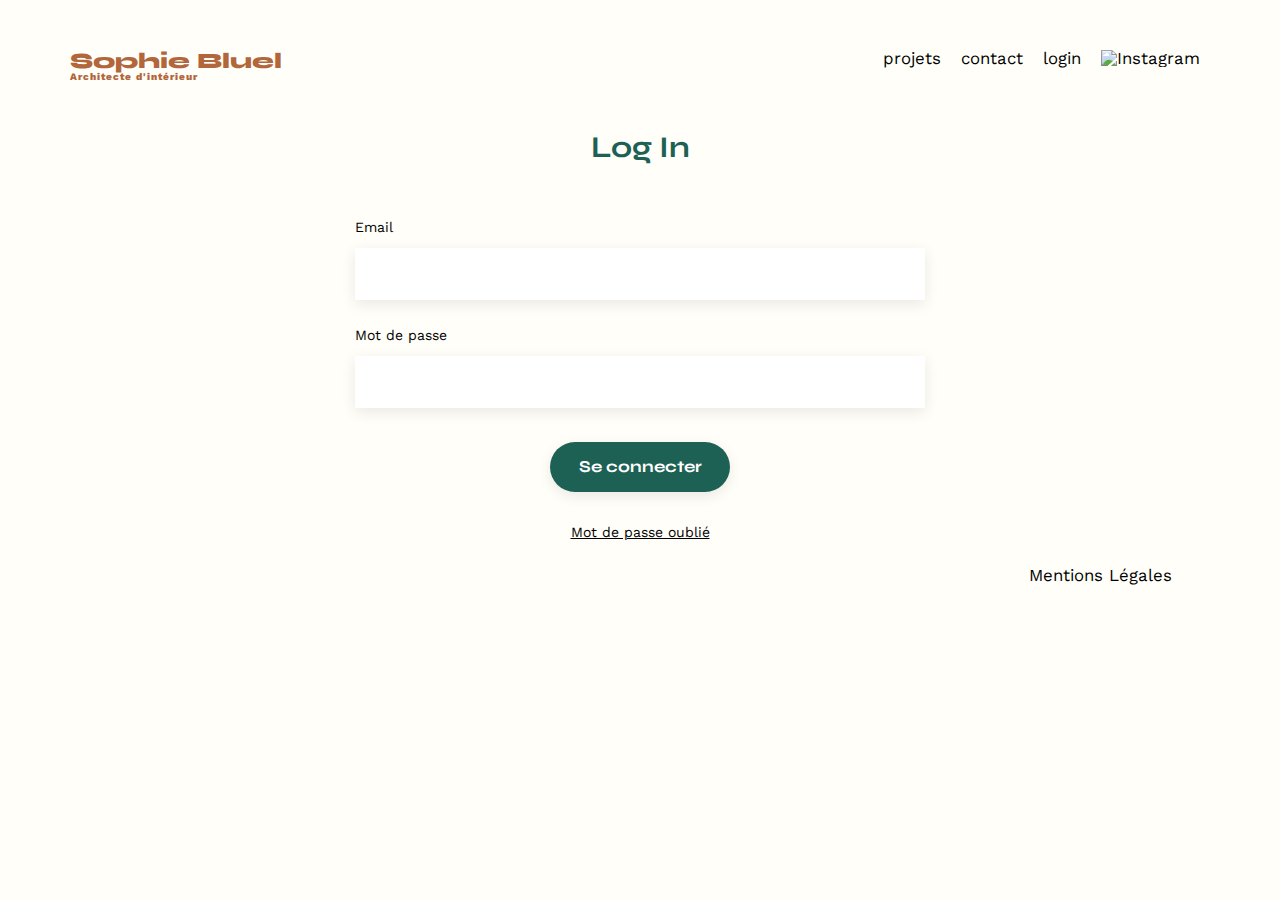
==== FrontEnd/login.html @ 027052e5 "first commit" ====
<!DOCTYPE html>
<html lang="fr">
<head>
	<meta charset="UTF-8">
	<title>Sophie Bluel - Architecte d'intérieur</title>
	<meta name="viewport" content="width=device-width, initial-scale=1.0">
	<link rel="preconnect" href="https://fonts.googleapis.com">
	<link rel="preconnect" href="https://fonts.gstatic.com" crossorigin>
	<link href="https://fonts.googleapis.com/css2?family=Syne:wght@700;800&family=Work+Sans&display=swap" rel="stylesheet">
	<meta name="description" content="">
	<link rel="stylesheet" href="./assets/style.css">
</head>
<body>
<header>
	<h1>Sophie Bluel <span>Architecte d'intérieur</span></h1>
	<nav>
		<ul>
			<li>projets</li>
			<li>contact</li>
			<li>login</li>
			<li><img src="./assets/icons/instagram.png" alt="Instagram"></li>
		</ul>
	</nav>
</header>
<main>
	
	<section id="Login">
		<h2>Log In</h2>
		
		<form action="#" method="post">
			
			<label for="email">Email</label>
			<input type="email" name="email" id="email">
			<label for="mdp">Mot de passe</label>
			<input type="mdp" name="mdp" id="mdp">
			<input type="submit" value="Se connecter">

            
		</form>
        <h3>Mot de passe oublié</h3>
	</section>
</main>

<footer>
	<nav>
		<ul>
			<li>Mentions Légales</li>
		</ul>
	</nav>
</footer>

<script src="./script.js"> </script>
</body>
</html>
---- FrontEnd/assets/style.css ----
/* http://meyerweb.com/eric/tools/css/reset/
   v2.0 | 20110126
   License: none (public domain)
*/

html, body, div, span, applet, object, iframe,
h1, h2, h3, h4, h5, h6, p, blockquote, pre,
a, abbr, acronym, address, big, cite, code,
del, dfn, em, img, ins, kbd, q, s, samp,
small, strike, strong, sub, sup, tt, var,
b, u, i, center,
dl, dt, dd, ol, ul, li,
fieldset, form, label, legend,
table, caption, tbody, tfoot, thead, tr, th, td,
article, aside, canvas, details, embed,
figure, figcaption, footer, header, hgroup,
menu, nav, output, ruby, section, summary,
time, mark, audio, video,button {
	margin: 0;
	padding: 0;
	border: 0;
	font-size: 100%;
	font: inherit;
	vertical-align: baseline;
}
/* HTML5 display-role reset for older browsers */
article, aside, details, figcaption, figure,
footer, header, hgroup, menu, nav, section {
	display: block;
}
body {
	line-height: 1;
	background-color: #fffef8;
}
ol, ul {
	list-style: none;
}
blockquote, q {
	quotes: none;
}
blockquote:before, blockquote:after,
q:before, q:after {
	content: '';
	content: none;
}
table {
	border-collapse: collapse;
	border-spacing: 0;
}
/** end reset css**/
body {
	max-width: 1140px;
	margin:auto;
	font-family: 'Work Sans' ;
	font-size: 14px;
}
header {
	display: flex;
	justify-content: space-between;
	margin: 50px 0
}
section {
	margin: 50px 0
}

h1{
	display: flex;
	flex-direction: column;
	font-family: 'Syne';
	font-size: 22px;
	font-weight: 800;
	color: #B1663C
}

h1 > span {
	font-family: 'Work Sans';
	font-size:10px;
	letter-spacing: 0.1em;
;
}

h2{
	font-family: 'Syne';
	font-weight: 700;
	font-size: 30px;
	color: #1D6154
}
nav ul {
	display: flex;
	align-items: center;
	list-style-type: none;

}
nav li {
	padding: 0 10px;
	font-size: 1.2em;
}

li:hover {
	color: #B1663C;
}
#introduction {
	display: flex;
	align-items: center;
}
#introduction figure {
	flex: 1
}
#introduction img {
	display: block;
	margin: auto;
	width: 80%;
}

#introduction article {
	flex: 1
}
#introduction h2 {
	margin-bottom: 1em;
}

#introduction p {
	margin-bottom: 0.5em;
}
#portfolio h2 {
	text-align: center;
	margin-bottom: 1em;
}
.gallery {
	width: 100%;
	display: grid;
	grid-template-columns: 1fr 1fr 1fr;
	grid-column-gap: 20px;
	grid-row-gap: 20px;
}

.gallery img {
	width: 100%;

}
#contact {
	width: 50%;
margin: auto;
}
#contact > * {
	text-align: center;

}
#contact h2{
	margin-bottom: 20px;
}
#contact form {
	text-align: left;
	margin-top:30px;
	display: flex;
	flex-direction: column;
}

#contact input {
	height: 50px;
	font-size: 1.2em;
	border: none;
	box-shadow: 0px 4px 14px rgba(0, 0, 0, 0.09);
}
#contact label {
	margin: 2em 0 1em 0;
}
#contact textarea {
	border: none;
	box-shadow: 0px 4px 14px rgba(0, 0, 0, 0.09);
}

input[type="submit"]{
	font-family: 'Syne';
	font-weight: 700;
	color: white;
	background-color: #1D6154;
	margin : 2em auto ;
	width: 180px;
	text-align: center;
	border-radius: 60px ;
}

footer nav ul {
	display: flex;
	justify-content: flex-end;
	margin: 2em
}

/* Log in */

#Login {
	width: 50%;
margin: auto;
}
#Login > * {
	text-align: center;

}
#Login h2{
	margin-bottom: 20px;
}
#Login form {
	text-align: left;
	margin-top:30px;
	display: flex;
	flex-direction: column;
}

#Login input {
	height: 50px;
	font-size: 1.2em;
	border: none;
	box-shadow: 0px 4px 14px rgba(0, 0, 0, 0.09);
}
#Login label {
	margin: 2em 0 1em 0;
}
#Login textarea {
	border: none;
	box-shadow: 0px 4px 14px rgba(0, 0, 0, 0.09);
}
#Login h3{
	text-decoration: underline;
}

/* filter */

.filtercontainer {
	display: flex;	
	justify-content: center;
}

.filtercontainer2 {
	width: auto;
	display: flex;		
	gap:10px;
	margin-bottom: 30px;
}

.filter{
	font-family: 'Syne';
	font-weight: 700;
	font-size: 16;
	color: white;
	background-color: #1D6154;
	padding: 19px;	
	width: auto;
	text-align: center;
	border-radius: 60px ;
	min-width: 100px;
}

.filteroff{
	font-family: 'Syne';
	font-weight: 700;
	font-size: 16;
	color: #1D6154;
	min-width: 100px;
	padding: 19px;
	background-color:#fffef8;
	width: auto;
	text-align: center;
	border-radius: 60px ;
	border-color: #1D6154;
	border: solid 1px;
}
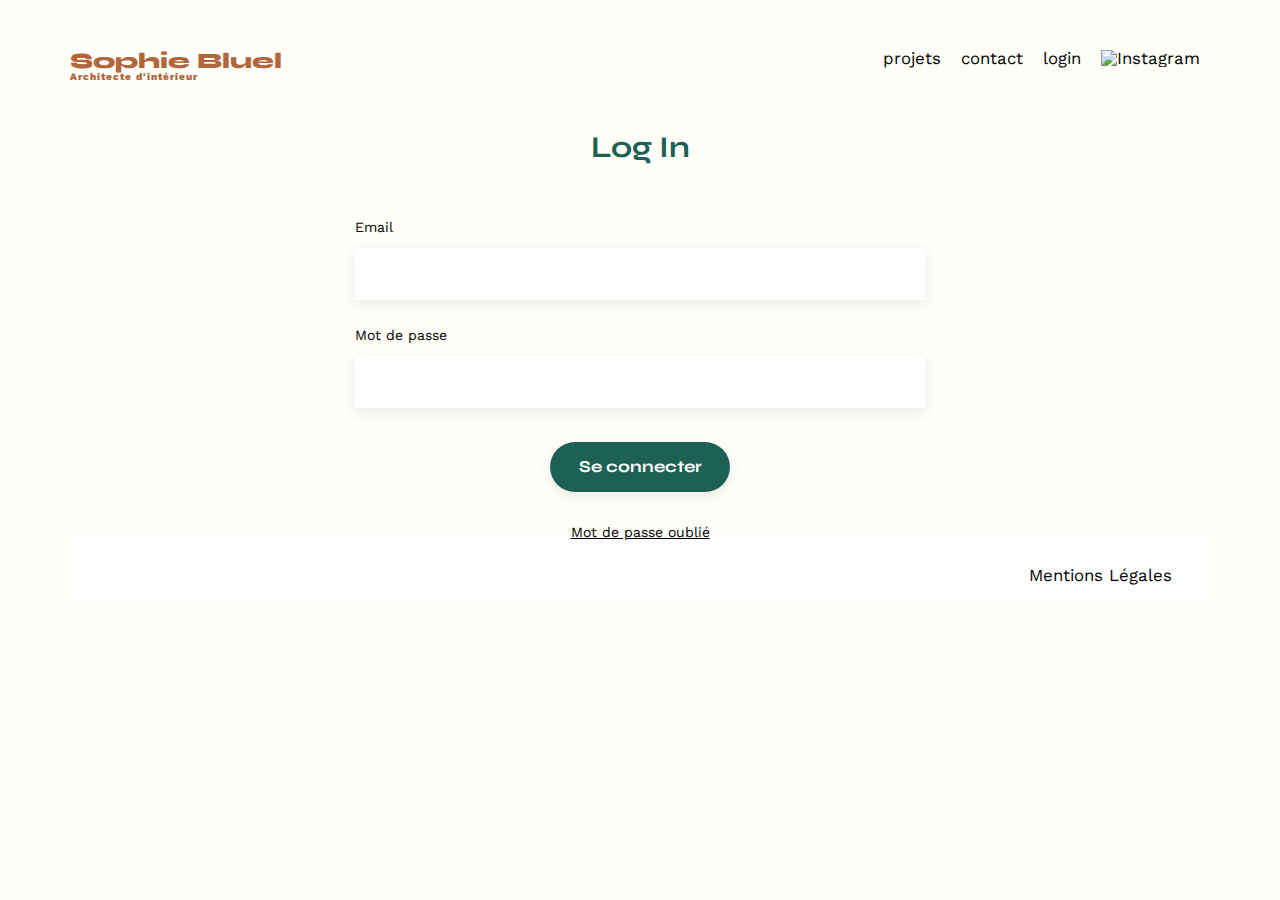
==== commit 4e700711: "page acceuil ok" ====
--- a/FrontEnd/login.html
+++ b/FrontEnd/login.html
@@ -17,7 +17,7 @@
 		<ul>
 			<li>projets</li>
 			<li>contact</li>
-			<li>login</li>
+			<li><a href="login.html"></a>login</li>
 			<li><img src="./assets/icons/instagram.png" alt="Instagram"></li>
 		</ul>
 	</nav>
@@ -27,12 +27,12 @@
 	<section id="Login">
 		<h2>Log In</h2>
 		
-		<form action="#" method="post">
+		<form action="#" method="post" id="form">
 			
 			<label for="email">Email</label>
 			<input type="email" name="email" id="email">
 			<label for="mdp">Mot de passe</label>
-			<input type="mdp" name="mdp" id="mdp">
+			<input type="password" name="password" id="mdp">
 			<input type="submit" value="Se connecter">
 
             
@@ -41,7 +41,7 @@
 	</section>
 </main>
 
-<footer>
+<footer class="footer">
 	<nav>
 		<ul>
 			<li>Mentions Légales</li>
@@ -49,6 +49,6 @@
 	</nav>
 </footer>
 
-<script src="./script.js"> </script>
+<script src="./script2.js"> </script>
 </body>
 </html>
--- a/FrontEnd/assets/style.css
+++ b/FrontEnd/assets/style.css
@@ -187,6 +187,15 @@
 	margin: 2em
 }
 
+.footer{
+	background-color: white;
+	height: 60px;
+	display: flex;
+
+	flex-direction: column;
+	align-items: flex-end;
+
+}
 /* Log in */
 
 #Login {
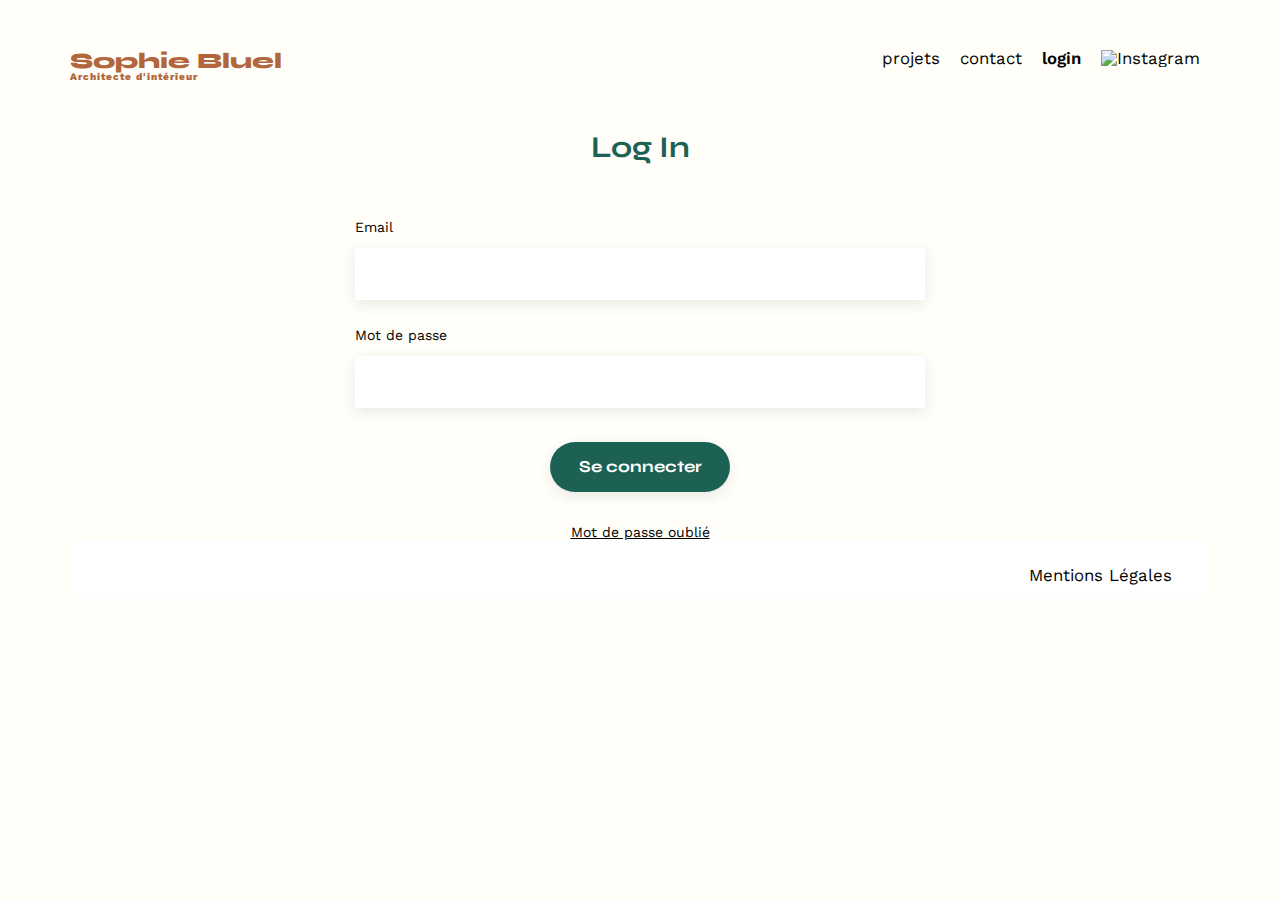
==== commit 67214eed: "fin projet version1" ====
--- a/FrontEnd/login.html
+++ b/FrontEnd/login.html
@@ -17,7 +17,7 @@
 		<ul>
 			<li>projets</li>
 			<li>contact</li>
-			<li><a href="login.html"></a>login</li>
+			<li class="login2"><a href="login.html"></a>login</li>
 			<li><img src="./assets/icons/instagram.png" alt="Instagram"></li>
 		</ul>
 	</nav>
--- a/FrontEnd/assets/style.css
+++ b/FrontEnd/assets/style.css
@@ -30,7 +30,7 @@
 }
 body {
 	line-height: 1;
-	background-color: #fffef8;
+	
 }
 ol, ul {
 	list-style: none;
@@ -53,11 +53,14 @@
 	margin:auto;
 	font-family: 'Work Sans' ;
 	font-size: 14px;
-}
+	background-color: #fffef8;
+}
+
 header {
 	display: flex;
 	justify-content: space-between;
-	margin: 50px 0
+	margin: 50px 0;
+	
 }
 section {
 	margin: 50px 0
@@ -198,6 +201,14 @@
 }
 /* Log in */
 
+.login{
+	text-decoration: none;
+	color: black;
+}
+.login2{
+font-weight: 600;
+
+}
 #Login {
 	width: 50%;
 margin: auto;
@@ -273,4 +284,308 @@
 	border-radius: 60px ;
 	border-color: #1D6154;
 	border: solid 1px;
+}
+
+.headerlog.connected{
+	display: flex;	
+}
+
+
+.headerlog{
+	display: none;
+	background-color: black;
+	height: 59px;
+	flex-direction: column;
+		
+	justify-content: center;
+	text-align: center;
+	color: white;
+}
+.headerlog--text{
+	display: flex;
+	flex-direction: row ;
+	justify-content: center;
+}
+
+.headerlog--svg{
+	fill: white;
+}
+.headerlog--text2{
+	margin-left: 10px;
+	font-weight: 400;
+}
+
+.projet{
+	display: flex;
+	justify-content: center;
+	
+}
+
+.projet--modif{
+	display: flex;
+	flex-direction: row;
+	margin-top: 10px;
+	margin-left: 20px;
+	
+}
+
+.projet--text{
+	font-family: 'Work Sans';
+	font-size: 16px;
+	margin-left: 10px;
+}
+
+.projet--svg{
+	fill: black;
+}
+
+.dialoga{
+	border: none;
+	border-width: 0px;
+border-radius: 10px;
+
+}
+
+
+.modal{
+	width: 630px;
+	height: 688px;
+	background-color: white;
+	border: none;
+	border-width: 0px;
+	display: flex;
+	flex-direction: column;
+	justify-content: flex-start;
+	
+	align-items: center;
+	
+}
+.modal--window__txt{
+	display: flex;
+	margin-top: 60px;
+	font-family: 'Work Sans';
+	font-size: 26px;
+	font-weight: 400;
+	margin-bottom: 46px;
+}
+
+.modal--window__xmark{
+	height: 24px;
+	width: 24px;
+	position: absolute;
+	top: 24px;
+	right: 24px;
+}
+
+.modal--window__arrowleft{
+	height: 18px;
+	width: 21px;
+	position: absolute;
+	top: 24px;
+	left: 24px;
+}
+
+.modal--window__container{
+	
+	width: auto;
+	
+}
+.modal--window__containerproject{
+	display: grid;
+	grid-template-columns: 1fr 1fr 1fr 1fr 1fr;
+	width: 90%;
+	column-gap: 10px;
+	row-gap: 40px;
+	
+}
+.modal--window__img{
+	
+	width: 77px;
+	height: 102px;
+	
+}
+
+.modal--window__img2{
+	
+	object-fit: contain;
+	width: 77px;
+}
+
+dialog::backdrop{
+
+background-color: black;
+	opacity: 0.3;
+}
+
+
+.modal--window__trashiconcontainer{
+	width: 17px;
+	height: 17px;
+	background-color: black;
+	display: flex;
+	justify-content: center;
+	border-radius: 2px;
+	flex-direction: column;
+	align-items: center;
+	position: absolute;
+	z-index: 1;
+	transform: translate(54px,6px);
+}
+.modal--window__trashicon{
+	
+	width: 10px;
+	height: 10px;
+	fill: white;
+	background-color: black;
+	margin-bottom: 1px;
+}
+
+.modal--line{
+	margin-top: 80px;
+	width: 420px;
+	align-items: center;
+	color: #B3B3B3;
+}
+
+.modal--button{
+	margin-top: 30px;
+	margin-bottom: 20px;
+	height: 36px;
+	font-family: 'Syne';
+	font-weight: 700;
+	font-size: 16;
+	color: white;
+	background-color: #1D6154;
+	padding: auto;	
+	width: 237px;
+	text-align: center;
+	border-radius: 60px ;
+	border-width: 0px;
+	border: none;
+	
+}
+
+.modal--buttongrey{
+	margin-top: 30px;
+	margin-bottom: 20px;
+	height: 36px;
+	font-family: 'Syne';
+	font-weight: 700;
+	font-size: 16;
+	color: white;
+	background-color: #A7A7A7;
+	padding: auto;	
+	width: 237px;
+	text-align: center;
+	border-radius: 60px ;
+	border-width: 0px;
+	border: none;
+	
+}
+
+.modal--window__container2{
+	display: flex;
+	flex-direction: column;
+	width: auto;
+	gap: 10px;
+	
+	
+}
+
+.modal--window__containerphoto{
+	display: flex;
+	flex-direction: column;
+	width: 420px;
+	height: 169px;
+	background-color: #e8f1f6;
+	justify-content: center;
+	align-items: center;
+	gap: 10px;
+}
+
+.modal--window__containerphotobutton{
+	display: flex;
+	flex-direction: column;
+	width: 173px;
+	height: 36px;
+	background-color: #cbd6dc;
+	border-radius: 50px;
+	justify-content: center;
+	align-items: center;
+}
+
+.modal--window__containerphotobutton--txt{
+	color: #306685;
+	font-family: 'Work Sans';
+	font-size: 14px;
+	font-weight: 500;
+	
+}
+
+
+.modal--window__container2-title{
+	width: 418px;
+	gap: 5px;
+	display: flex;
+	flex-direction: column;
+}
+
+.modal--window__container2-categorie{
+	width: 420px;
+	gap: 5px;
+	display: flex;
+	flex-direction: column;
+}
+
+
+.modal--window__container2--txt{
+	color: #3d3d3d;
+	font-family: 'Work Sans';
+	font-size: 14px;
+	font-weight: 500;
+}
+
+.modal--window__container2--txtinput{
+height: 51px;
+padding: 0px;
+padding-block: 0px;
+padding-inline: 0px;
+width: 100%;
+box-shadow:0px 4px 4px rgba(0, 0, 0, 0.09);
+border-width: 1px;
+}
+.modal--window__container__photo__icon{
+	width: 76px;
+	height: 76px;
+	fill: #b9c5cc;
+}
+.modal--window__container__photo__txt{
+	color: #444444;
+	font-family: 'Work Sans';
+	font-size: 10px;
+	font-weight: 400;
+}
+
+.modal--window__container__photo__txt-none{
+	display: none;
+}
+.modal--window__container__photo__icon-none{
+display: none;
+}
+.modal--window__containerphotobuttoninput{
+	display: none;
+}
+
+.modal--window__container__photo__preview--container{
+	display: flex;
+}
+
+.modal--window__container__photo__preview{
+	object-fit: contain;
+	
+	height: 168px;
+}
+
+.modal--window__container__photo__preview-none{
+	display: none;
 }